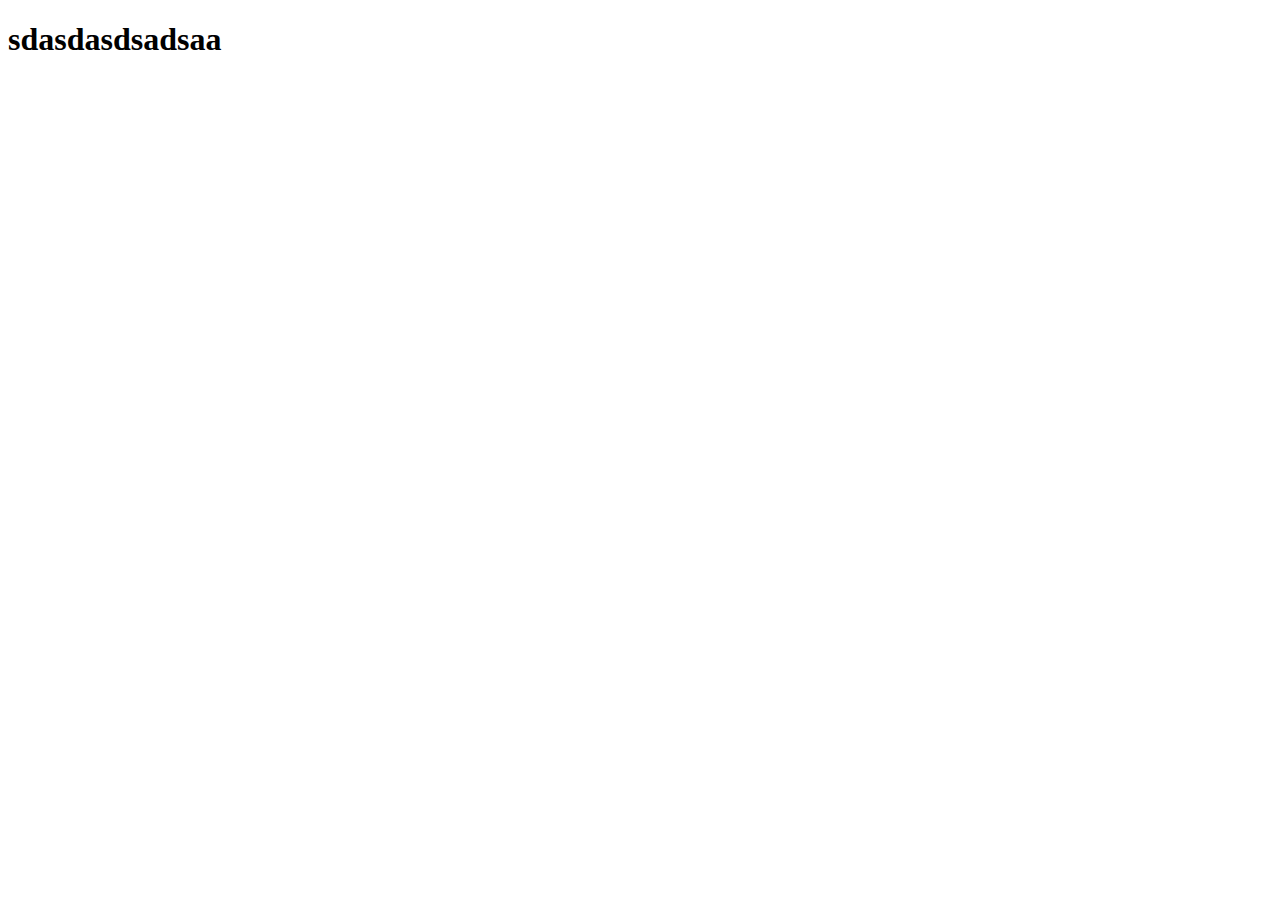
==== index.html @ b0358eb9 "Create index.html" ====
<!DOCTYPE html>
<html lang="en">
<head>
    <meta charset="UTF-8">
    <meta http-equiv="X-UA-Compatible" content="IE=edge">
    <meta name="viewport" content="width=device-width, initial-scale=1.0">
    <title>Document</title>
</head>
<body>
    <h1>sdasdasdsadsaa</h1>
</body>
</html>
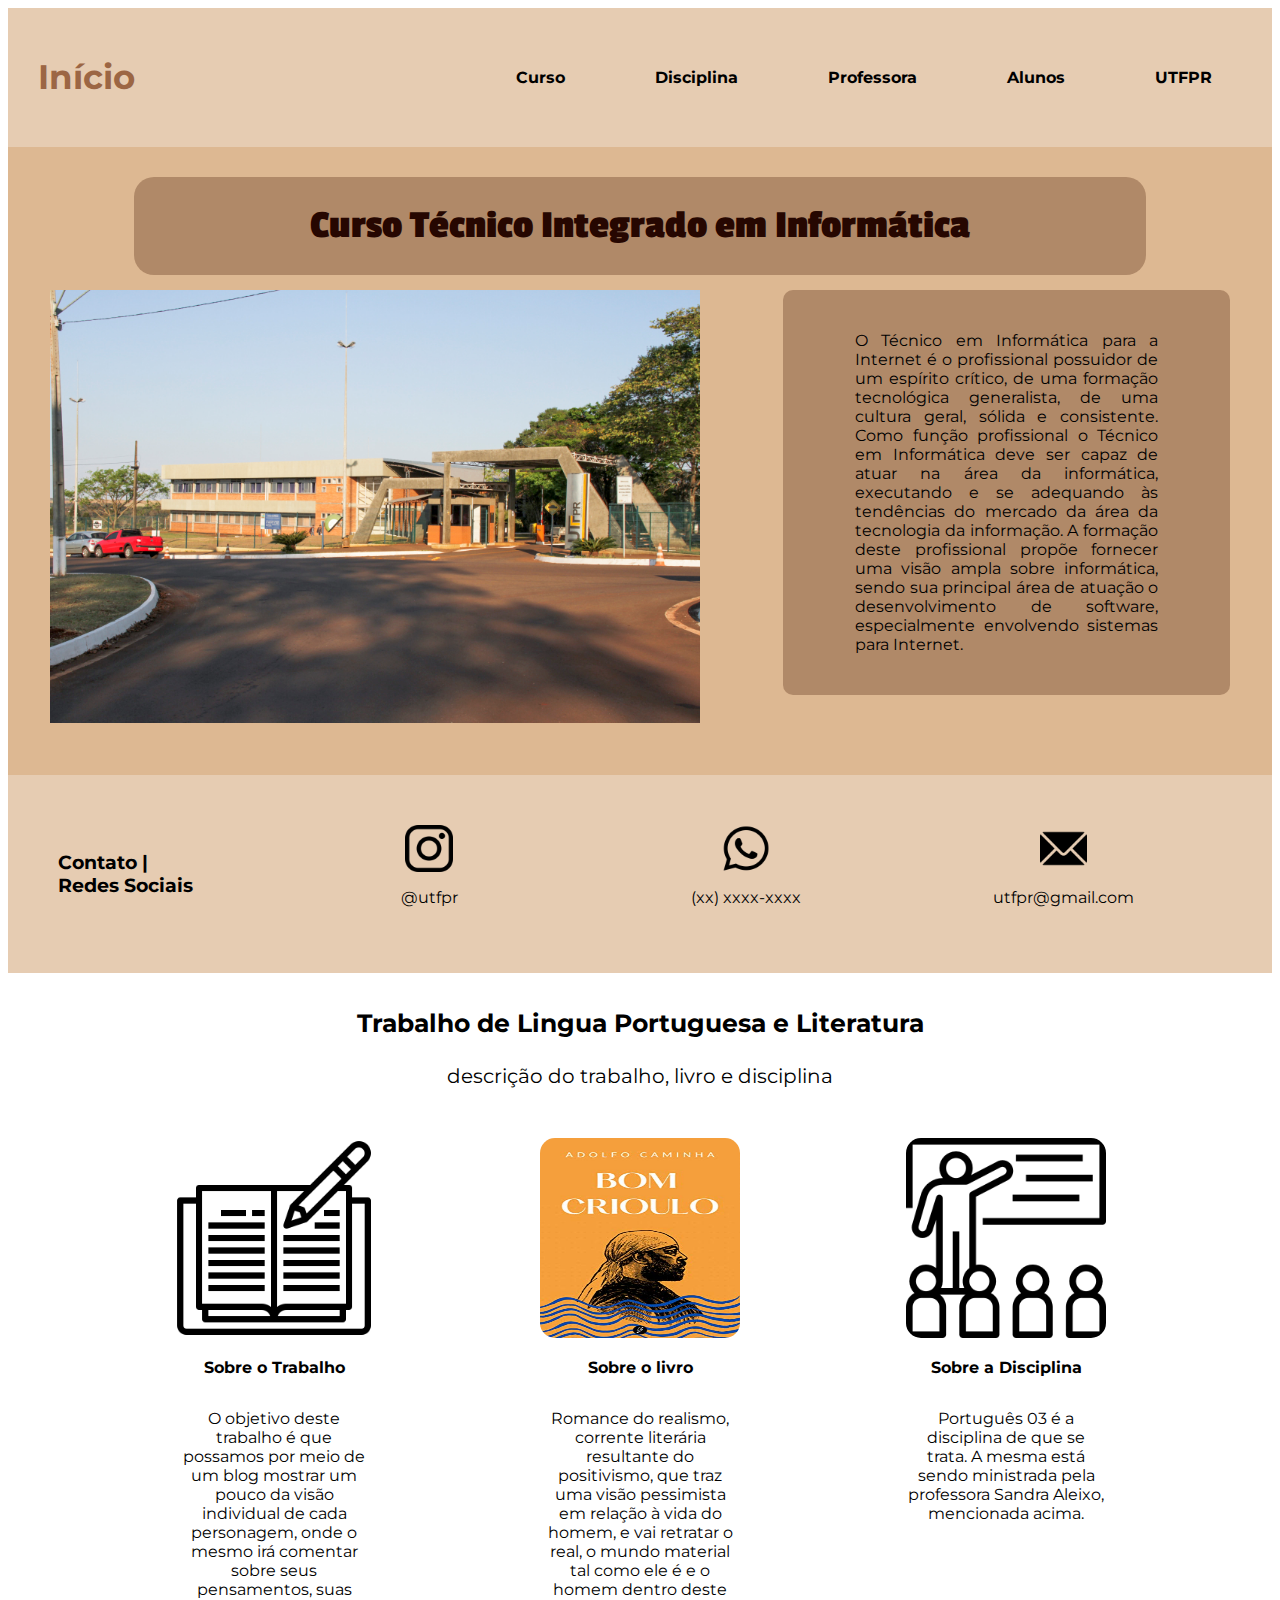
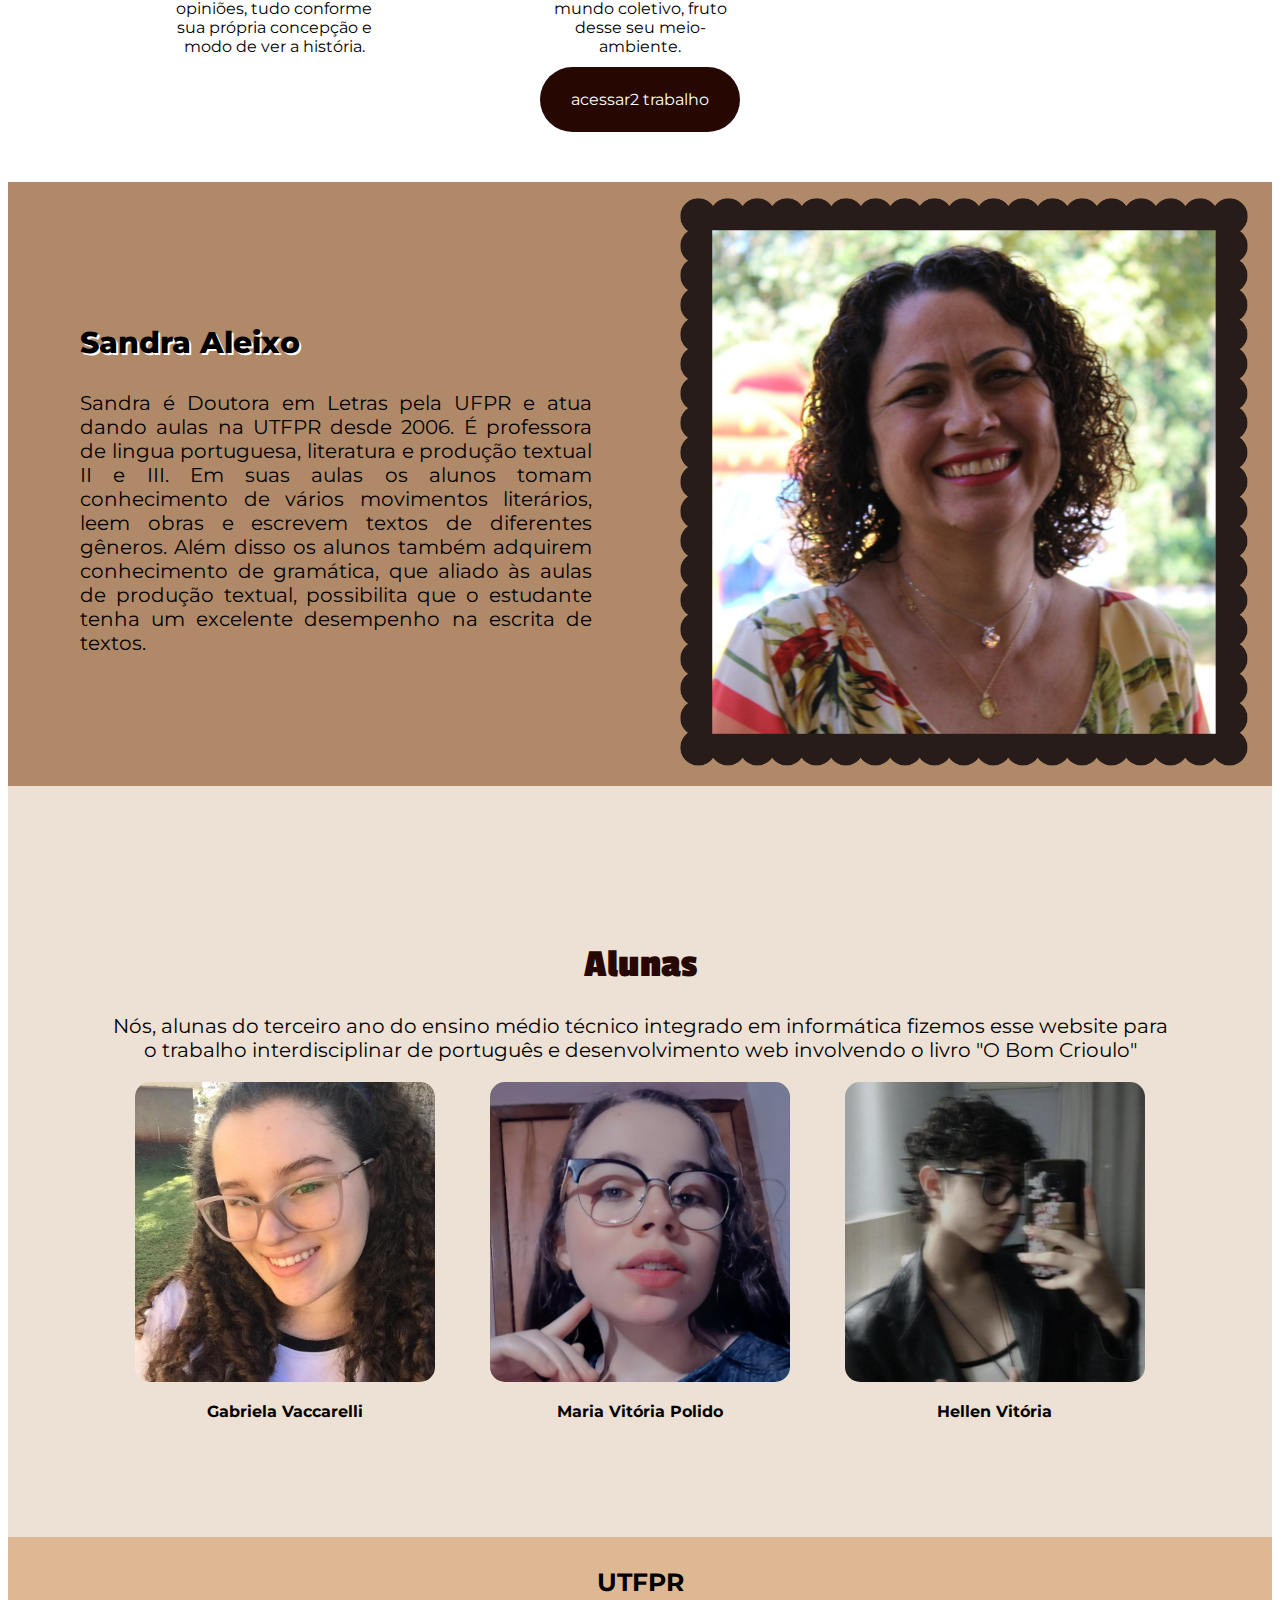
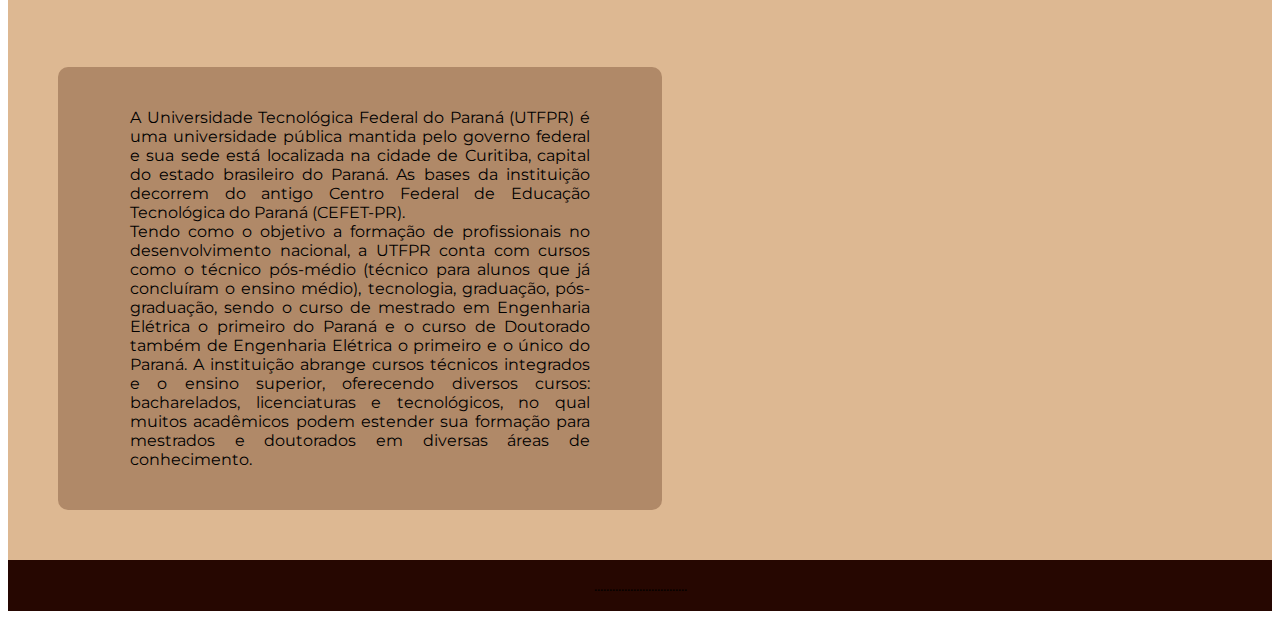
==== commit eb854789: "prova - DW" ====
--- a/index.html
+++ b/index.html
@@ -1,12 +1,189 @@
 <!DOCTYPE html>
-<html lang="en">
+<html lang="pt-br">
+
 <head>
     <meta charset="UTF-8">
     <meta http-equiv="X-UA-Compatible" content="IE=edge">
     <meta name="viewport" content="width=device-width, initial-scale=1.0">
-    <title>Document</title>
+    <title>O Bom Crioulo</title>
+    <link rel="shortcut icon" href="./recursos//imagens/livro.jpg" type="image/x-icon">
+    <link rel="stylesheet" href="./recursos/estilo.css">
 </head>
+
 <body>
-    <h1>sdasdasdsadsaa</h1>
+    <header class="cabecalho">
+        <div class="div_cabecalho">Início</div>
+        <nav>
+            <a href="index.html#curso">Curso</a>
+            <a href="index.html#disciplina">Disciplina</a>
+            <a href="index.html#professora">Professora</a>
+            <a href="index.html#alunos">Alunos</a>
+            <a href="index.html#UTFPR">UTFPR</a>
+        </nav>
+    </header>
+
+    <main>
+        <section class="section1"> <a name="curso"> </a>
+            <div class="box2">
+                <h1>Curso Técnico Integrado em Informática</h1>
+            </div>
+        </section>
+
+        <section class="section1_5">
+            <div class="box3">
+                <img src="./recursos/imagens/utf.jpg">
+            </div>
+            <div class="texto1">
+                <p>O Técnico em Informática para a Internet é o profissional possuidor de um espírito
+                    crítico,
+                    de uma formação tecnológica generalista, de uma cultura geral, sólida e consistente.
+                    Como função profissional o Técnico em Informática deve ser capaz de atuar na área da
+                    informática, executando e se adequando às tendências do mercado da área da tecnologia
+                    da informação.
+                    A formação deste profissional propõe fornecer uma visão ampla sobre
+                    informática, sendo sua principal área de atuação o desenvolvimento de software,
+                    especialmente envolvendo sistemas para Internet.</p>
+            </div>
+        </section>
+        <section>
+            <nav class="nav2">
+                <h3>Contato | Redes Sociais</h3>
+                <div class="contato">
+                    <div>
+                        <img src="./recursos/imagens//insta.png">
+                        <p>@utfpr</p>
+                    </div>
+                    <div>
+                        <img src="./recursos/imagens//whats.png">
+                        <p>(xx) xxxx-xxxx</p>
+                    </div>
+                    <div>
+                        <img src="./recursos/imagens//e-mail.png">
+                        <p>utfpr@gmail.com</p>
+                    </div>
+                </div>
+            </nav>
+        </section>
+
+        <section class="section2"> <a name="disciplina"> </a>
+            <div class="titulo_disciplina">Trabalho de Lingua Portuguesa e Literatura</div>
+            <p id="descrição">descrição do trabalho, livro e disciplina</p>
+            <section class="section2_2">
+                <div class="div_trabalho">
+                    <img src="./recursos/imagens//trabalho.png">
+                    <p><b>Sobre o Trabalho</b></p>
+                </div>
+                <div class="div_trabalho">
+                    <img src="./recursos/imagens//livro.jpg">
+                    <p><b>Sobre o livro</b></p>
+                </div>
+                <div class="div_trabalho">
+                    <img src="./recursos/imagens//disciplina.png">
+                    <p><b>Sobre a Disciplina</b></p>
+                </div>
+
+            </section>
+            <section class="section2_5">
+                <div class="box2_5">
+                    <p>O objetivo deste trabalho é que possamos por meio de um blog mostrar um pouco da visão individual
+                        de cada personagem, onde o mesmo irá comentar sobre seus pensamentos, suas opiniões, tudo
+                        conforme sua própria concepção e modo de ver a história.</p>
+                </div>
+                <div class="box2_5">
+                    <p>
+                        Romance do realismo, corrente literária resultante do positivismo, que traz uma visão pessimista
+                        em relação à vida do homem, e vai retratar o real, o mundo material tal como ele é e o homem
+                        dentro deste mundo coletivo, fruto desse seu meio-ambiente.
+                    </p>
+
+                </div>
+                <div class="box2_5">
+                    <p>Português 03 é a disciplina de que se trata. A mesma está sendo ministrada pela professora Sandra
+                        Aleixo, mencionada acima.</p>
+
+                </div>
+            </section>
+
+        </section>
+        <nav class="nav3">
+            <div class="botao">
+                <a href="dashboard.html"></a>
+                <a href="../personagens/sobre/index.html">acessar2 trabalho</a>
+            </div>
+        </nav>
+
+        <section class="section3">
+            <div class="professora"><a name="professora"> </a>
+                <p id="titulo_professora">Sandra Aleixo</p>
+                <p id="texto_professora">Sandra é Doutora em Letras pela UFPR e atua dando aulas na UTFPR desde 2006.
+                    É professora de lingua portuguesa, literatura e produção textual II e III.
+                    Em suas aulas os alunos tomam conhecimento de vários movimentos literários, leem obras
+                    e escrevem textos de diferentes gêneros. Além disso os alunos também adquirem conhecimento de
+                    gramática, que aliado às aulas de produção textual, possibilita que o estudante tenha
+                    um excelente desempenho na escrita de textos.</p>
+            </div>
+            <div class="foto_professora">
+                <img src="./recursos/imagens/professora.png">
+            </div>
+        </section>
+
+        <section class="section4-2">
+            <div class="alunas"> <a name="alunos"></a>
+                <h1>Alunas</h1>
+                <p>Nós, alunas do terceiro ano do ensino médio técnico integrado em informática
+                    fizemos esse website para o trabalho interdisciplinar de português e desenvolvimento web
+                    involvendo o livro "O Bom Crioulo"</p>
+            </div>
+            <div class="div_alunas">
+                <div>
+                    <img src="./recursos/imagens//gabriela.jpeg">
+                    <p><b>Gabriela Vaccarelli</b></p>
+                </div>
+                <div>
+                    <img src="./recursos/imagens//maria.jpg">
+                    <p><b>Maria Vitória Polido</b></p>
+                </div>
+                <div>
+                    <img src="./recursos/imagens//hellen.jpg">
+                    <p><b>Hellen Vitória</b></p>
+                </div>
+            </div>
+        </section>
+
+        <section class="section5"> <a name="UTFPR"> </a>
+            <div class="titulo_utfpr">UTFPR</div>
+        </section>
+        <section class="section5_2">
+            <div class="box_utf">
+                <p id="texto_utf">A Universidade Tecnológica Federal do Paraná (UTFPR) é uma universidade
+                    pública mantida pelo governo federal e sua sede está localizada na cidade de Curitiba,
+                    capital do estado brasileiro do Paraná.
+                    As bases da instituição decorrem do antigo Centro Federal de Educação Tecnológica do
+                    Paraná (CEFET-PR).<br>
+                    Tendo como o objetivo a formação de profissionais no desenvolvimento nacional, a UTFPR
+                    conta com cursos como o técnico pós-médio (técnico para alunos que já concluíram o ensino médio),
+                    tecnologia, graduação, pós-graduação, sendo o curso de mestrado em Engenharia Elétrica o primeiro
+                    do Paraná e o curso de Doutorado também de Engenharia Elétrica o primeiro e o único do Paraná.
+                    A instituição abrange cursos técnicos integrados e o ensino superior, oferecendo diversos cursos:
+                    bacharelados, licenciaturas e tecnológicos, no qual muitos acadêmicos podem estender sua formação
+                    para mestrados e doutorados em diversas áreas de conhecimento.</p>
+            </div>
+            <div class="video">
+                <iframe width="560" height="315" src="https://www.youtube.com/embed/9QVKVuefteU"
+                    title="YouTube video player" frameborder="0"
+                    allow="accelerometer; autoplay; clipboard-write; encrypted-media; gyroscope; picture-in-picture"
+                    allowfullscreen></iframe>
+            </div>
+            </div>
+        </section>
+        <section id="rodapeFinal">
+            <div>
+                <p>...............................</p>
+
+            </div>
+        </section>
+
+    </main>
 </body>
+
 </html>--- a/recursos/estilo.css
+++ b/recursos/estilo.css
@@ -0,0 +1,368 @@
+@import url('https://fonts.googleapis.com/css2?family=Montserrat:wght@300&display=swap');
+@import url('https://fonts.googleapis.com/css2?family=Montserrat:wght@600&display=swap');
+@import url('https://fonts.googleapis.com/css2?family=Passion+One&display=swap');
+
+:root {
+    --cor0: #EDE0D4;
+    --cor1: #E6CCB2;
+    --cor2: #DDB892;
+    --cor3: #B08968;
+    --cor4: #7F5539;
+    --cor4: #9C6644;
+    --cor5: #000000;
+    --cor6: #260701;
+    --cor7: #ffffff;
+    --fonte-padrao: 'Montserrat';
+    --fonte-destaque: 'Passion One', cursive;
+}
+
+body {
+    font-family: var(--fonte-padrao);
+    scroll-behavior: smooth;
+}
+
+h1 {
+    font-family: var(--fonte-destaque);
+    font-size: 40px;
+    color: var(--cor6);
+}
+
+a {
+    text-decoration: none;
+    color: var(--cor7);
+
+}
+
+.cabecalho {
+    display: flex;
+    flex-direction: row;
+    align-items: center;
+    background: var(--cor1);
+}
+
+.div_cabecalho {
+    background-color: var(--cor1);
+    flex-grow: 2;
+    padding: 30px;
+    color: var(--cor4);
+    font-size: 34px;
+    font-weight: 700;
+    line-height: 41px;
+    text-align: left;
+}
+
+nav {
+    background-color: var(--cor1);
+    padding: 50px;
+    display: flex;
+    column-gap: 70px;
+}
+
+nav>a {
+    color: var(--cor5);
+    padding: 10px;
+    text-decoration: none;
+    font-weight: bold;
+    border-radius: 5px;
+    transition-duration: 0.3s;
+}
+
+nav>a:hover {
+    background-color: var(--cor6);
+    color: var(--cor1);
+}
+
+
+/* ............................................................................................................... */
+.section1 {
+    background-color: var(--cor2);
+    width: 100%;
+    height: 100%;
+    display: flex;
+    align-items: flex-start;
+    justify-content: center;
+}
+
+.section1_5 {
+    background-color: var(--cor2);
+    width: 100%;
+    height: 100%;
+    display: flex;
+    justify-content: space-around;
+    padding-top: 15px;
+}
+
+.box2 {
+    background-color: var(--cor3);
+    border-radius: 20px;
+    width: 80%;
+    text-align: center;
+    margin-top: 30px;
+}
+
+.box2 p {
+    font-size: 30px;
+}
+
+.box3 img {
+    width: 650px;
+}
+
+#div_texto {
+    display: flex;
+    flex-direction: column;
+    align-items: center;
+    width: 100%;
+    height: 180px;
+}
+
+.texto1 {
+    background-color: var(--cor3);
+    width: 24%;
+    height: 100%;
+    text-align: justify;
+    border-radius: 10px;
+    margin-bottom: 80px;
+    padding: 25px 72px;
+}
+
+.titulo_curso {
+    color: var(--cor6);
+    font-size: 34px;
+    font-weight: 100;
+    margin-top: 30px;
+}
+
+#texto_curso {
+    text-align: center;
+    color: var(--cor5);
+    font-size: 20px;
+}
+
+#div_curso {
+    display: flex;
+    flex-direction: column;
+    width: 100%;
+    height: 900px;
+
+}
+
+.nav2 {
+    background-color: var(--cor1);
+    display: flex;
+    align-items: center;
+}
+
+.contato {
+    display: flex;
+}
+
+.contato>div {
+    display: flex;
+    flex-direction: column;
+    justify-content: center;
+    align-items: center;
+}
+
+.contato>div>img {
+    width: 15%;
+}
+
+/* ................................................................................................................ */
+.section2 {
+    background-color: var(--cor7);
+}
+
+.titulo_disciplina {
+    background-color: var(--cor7);
+    flex-grow: 2;
+    padding-top: 30px;
+    color: var(--cor5);
+    font-size: 25px;
+    font-weight: 700;
+    line-height: 41px;
+    text-align: center;
+    align-items: center;
+}
+
+.box4-section2 img {
+    align-items: center;
+}
+
+/* ................................................................................................................ */
+.section2_2 {
+    display: flex;
+    justify-content: space-evenly;
+    align-items: center;
+    text-align: center;
+    background-color: var(--cor7);
+}
+
+#descrição {
+    text-align: center;
+    color: var(--cor5);
+    font-size: 20px;
+}
+
+.botao {
+    background-color: var(--cor6);
+    border-radius: 40px;
+    width: 200px;
+    height: 65px;
+    color: var(--cor7);
+    display: flex;
+    justify-content: center;
+    align-items: center;
+}
+
+.nav3 {
+    background-color: var(--cor7);
+    display: flex;
+    align-items: center;
+    flex-direction: column;
+}
+
+.div_trabalho img {
+    height: 200px;
+    width: 200px;
+    border-radius: 15px;
+    margin-top: 30px;
+}
+
+/* ................................................................................................................ */
+.section2_5 {
+    display: flex;
+    justify-content: space-evenly;
+    align-items: center;
+    text-align: center;
+    background-color: var(--cor7);
+}
+
+.box2_5 {
+    height: 224px;
+    width: 200px;
+    border-radius: 15px;
+}
+
+/* ................................................................................................................ */
+.section3 {
+    width: 100%;
+    background-color: var(--cor3);
+    display: flex;
+    align-items: center;
+}
+
+.professora {
+    padding: 25px 72px;
+    width: 40vw;
+}
+
+#titulo_professora {
+    text-shadow: 2px 2px 0px var(--cor7);
+    color: var(--cor5);
+    font-size: 30px;
+    font-weight: 800;
+}
+
+#texto_professora {
+    color: var(--cor5);
+    font-size: 20px;
+    text-align: justify;
+}
+
+.foto_professora {
+    width: 40vw;
+}
+
+.foto_professora img {
+    max-height: 700px;
+    max-width: 600px;
+}
+
+/* ................................................................................................................ */
+.section4 {
+    background-color: var(--cor0);
+}
+
+.alunas>h1 {
+    background-color: var(--cor0);
+    padding-top: 30px;
+    font-size: 40px;
+    font-weight: 700;
+    text-align: center;
+}
+
+.alunas>p {
+    text-align: center;
+    color: var(--cor5);
+    font-size: 20px;
+}
+
+/* ................................................................................................................ */
+.section4-2 {
+    display: flex;
+    flex-direction: column;
+    text-align: center;
+    background-color: var(--cor0);
+    padding: 100px;
+}
+
+.section4-2>.div_alunas {
+    display: flex;
+    justify-content: space-around;
+    align-items: center;
+}
+
+.div_alunas img {
+    height: 300px;
+    width: 300px;
+    border-radius: 15px;
+}
+
+/* ................................................................................................................ */
+.section5 {
+    height: 80px;
+    background-color: var(--cor2);
+}
+
+.titulo_utfpr {
+    background-color: var(--cor2);
+    padding-top: 30px;
+    color: var(--cor5);
+    font-size: 25px;
+    font-weight: 700;
+    text-align: center;
+}
+
+.section5_2 {
+    background-color: var(--cor2);
+    display: flex;
+    justify-content: space-around;
+    align-items: center;
+    padding: 50px;
+}
+
+.box_utf {
+    background-color: var(--cor3);
+    border-radius: 10px;
+    padding: 25px 72px;
+    width: 500px;
+    text-align: justify;
+}
+
+.texto_utf {
+    color: var(--cor5);
+    font-size: 20px;
+}
+
+#rodapeFinal {
+    background: var(--cor1);
+}
+
+#rodapeFinal {
+    display: flex;
+    flex-direction: row;
+    justify-content: space-around;
+    background: var(--cor6);
+
+}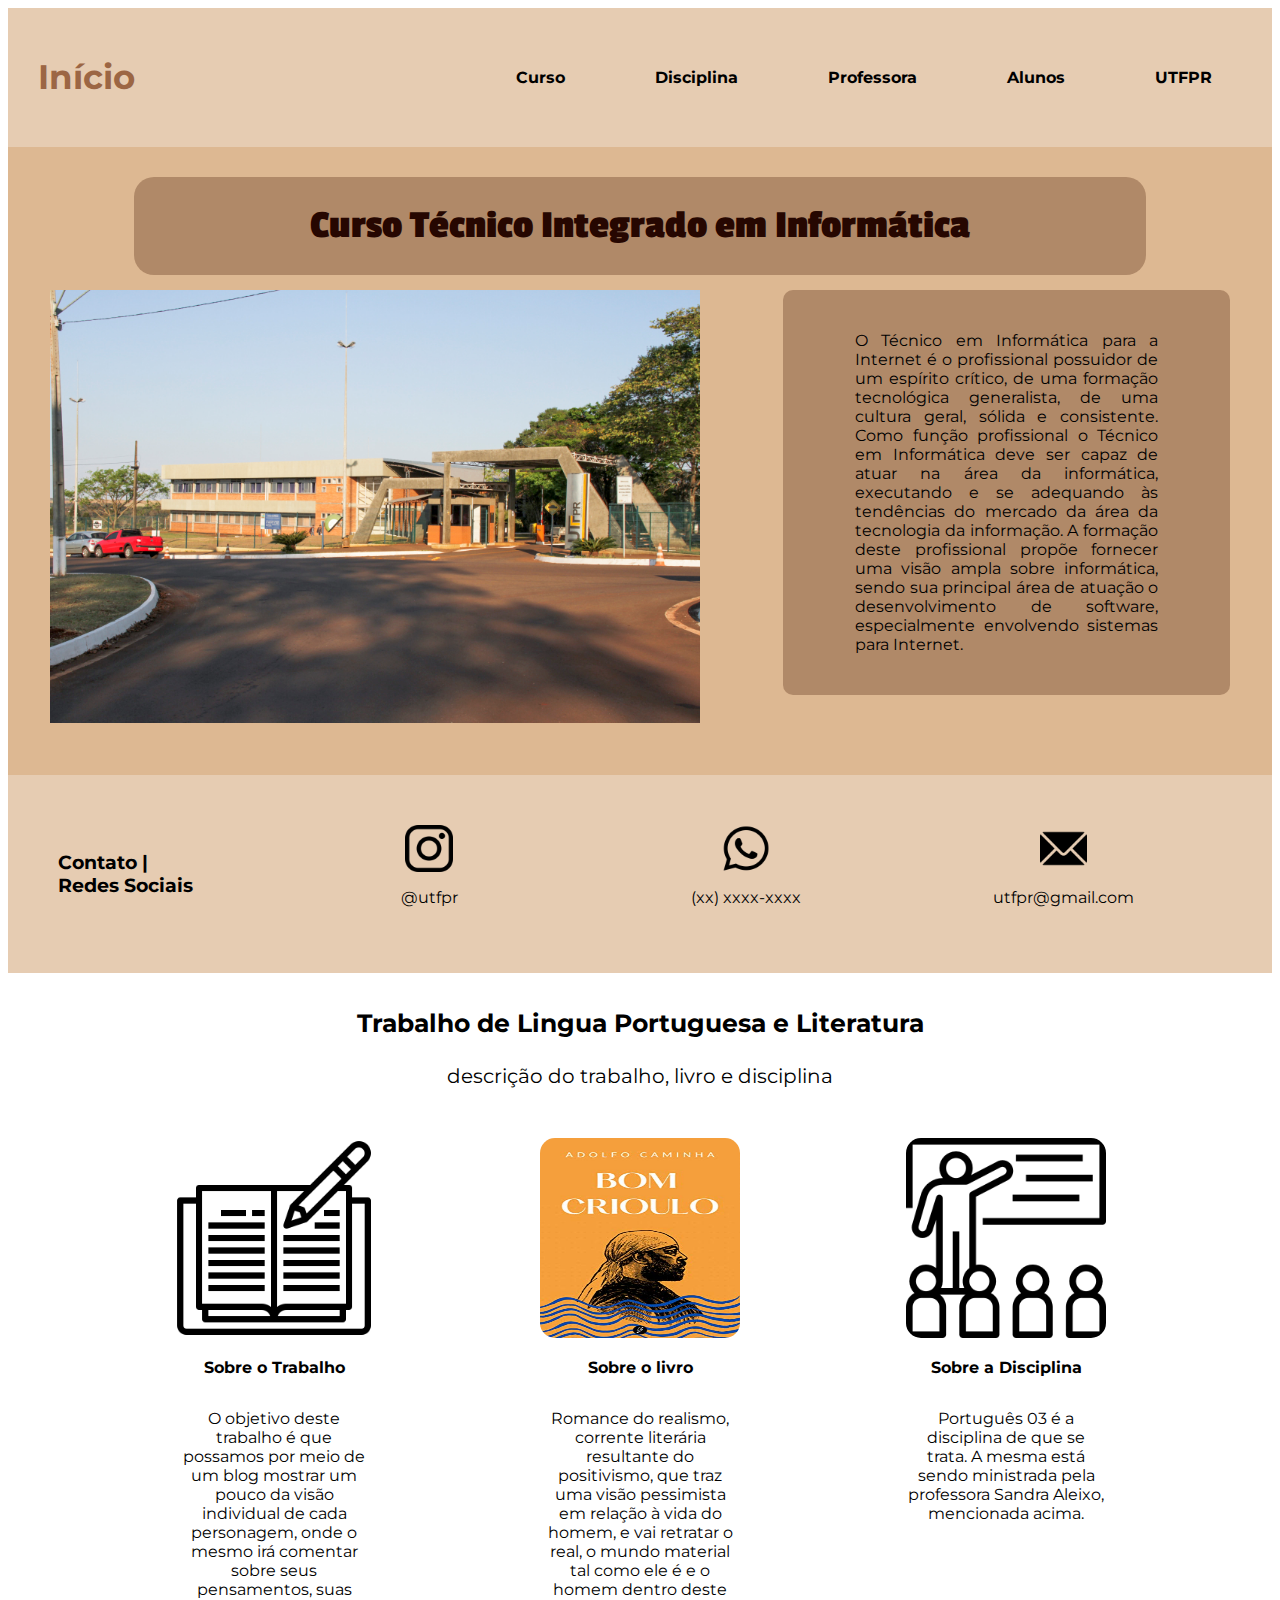
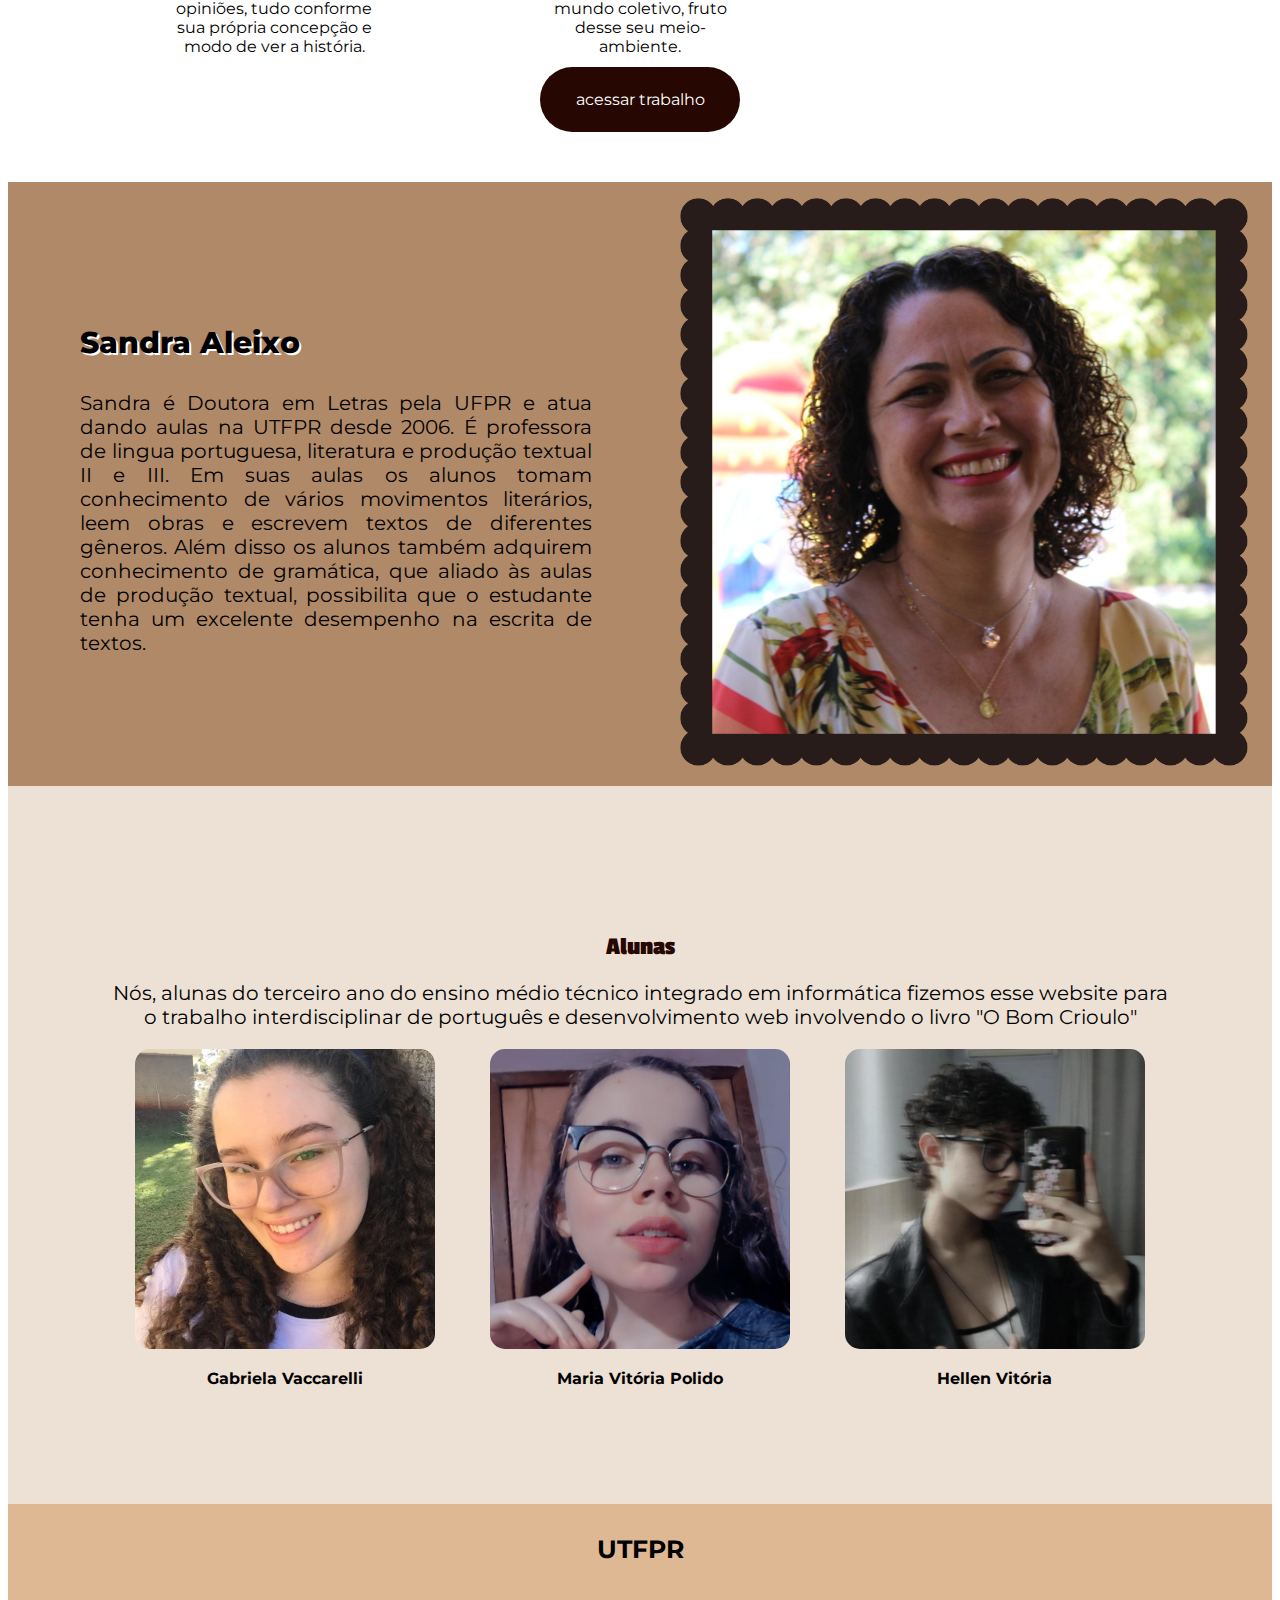
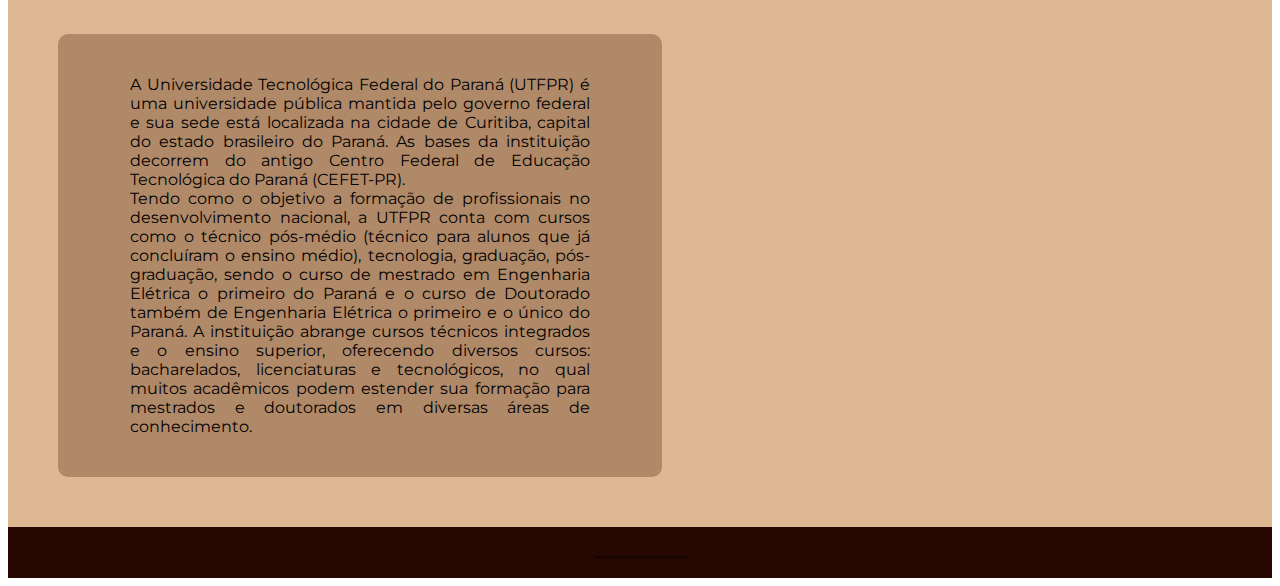
==== commit d606302e: "prova - DW" ====
--- a/index.html
+++ b/index.html
@@ -108,7 +108,7 @@
         <nav class="nav3">
             <div class="botao">
                 <a href="dashboard.html"></a>
-                <a href="../personagens/sobre/index.html">acessar2 trabalho</a>
+                <a href="./personagens/sobre/index.html">acessar trabalho</a>
             </div>
         </nav>
 
--- a/recursos/estilo.css
+++ b/recursos/estilo.css
@@ -287,7 +287,7 @@
 .alunas>h1 {
     background-color: var(--cor0);
     padding-top: 30px;
-    font-size: 40px;
+    font-size: 25px;
     font-weight: 700;
     text-align: center;
 }
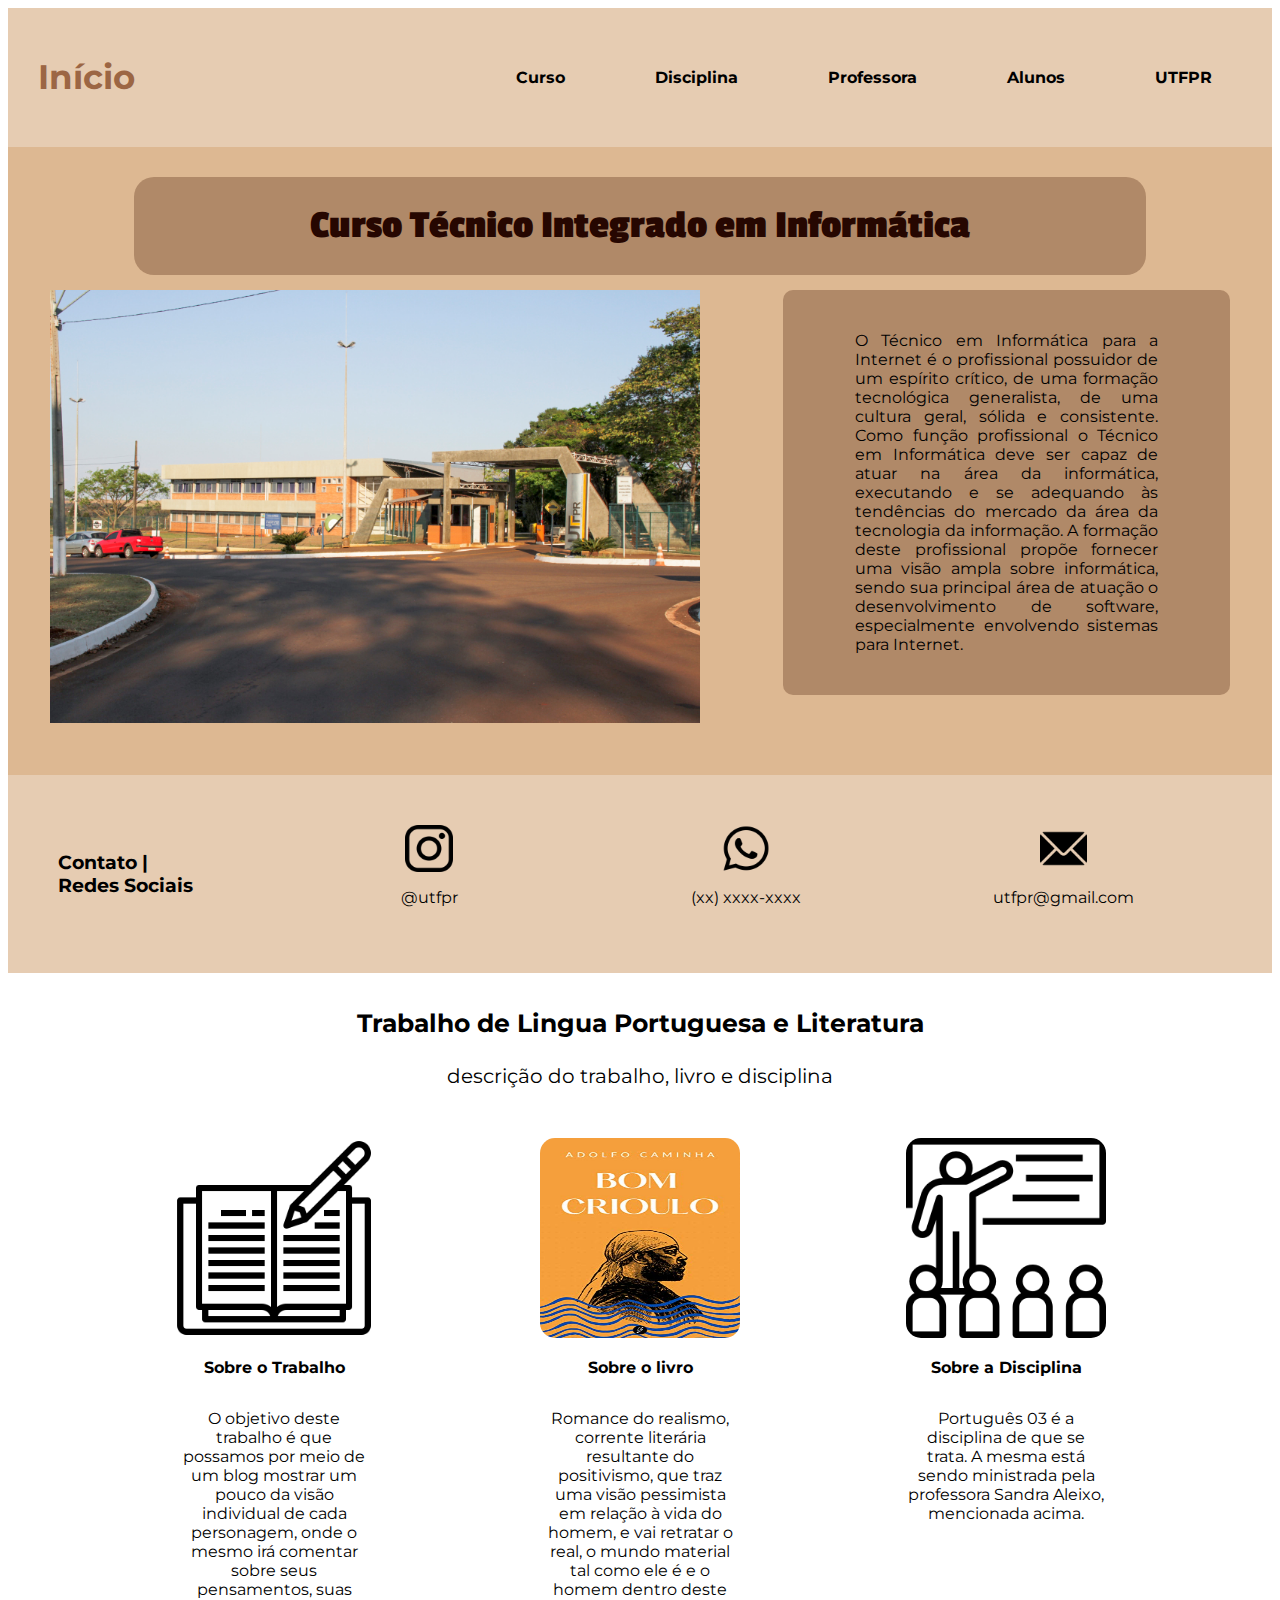
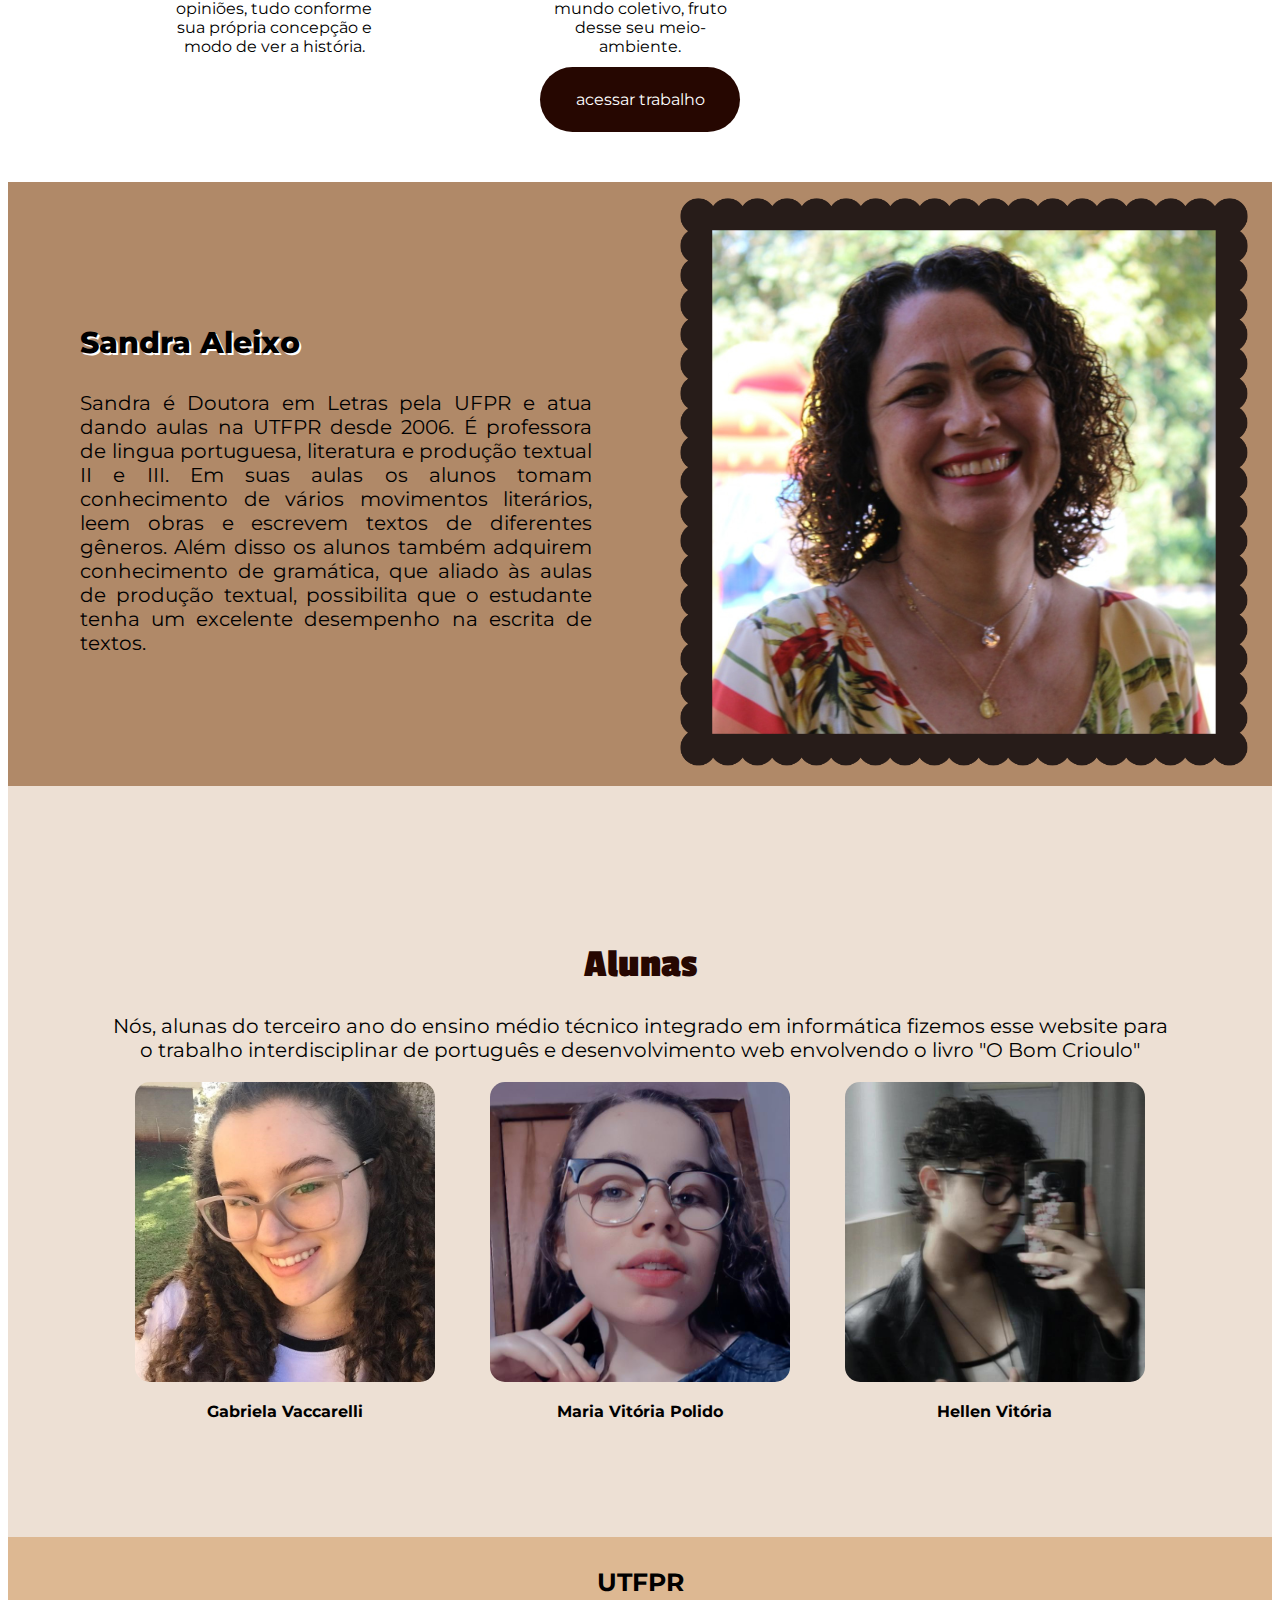
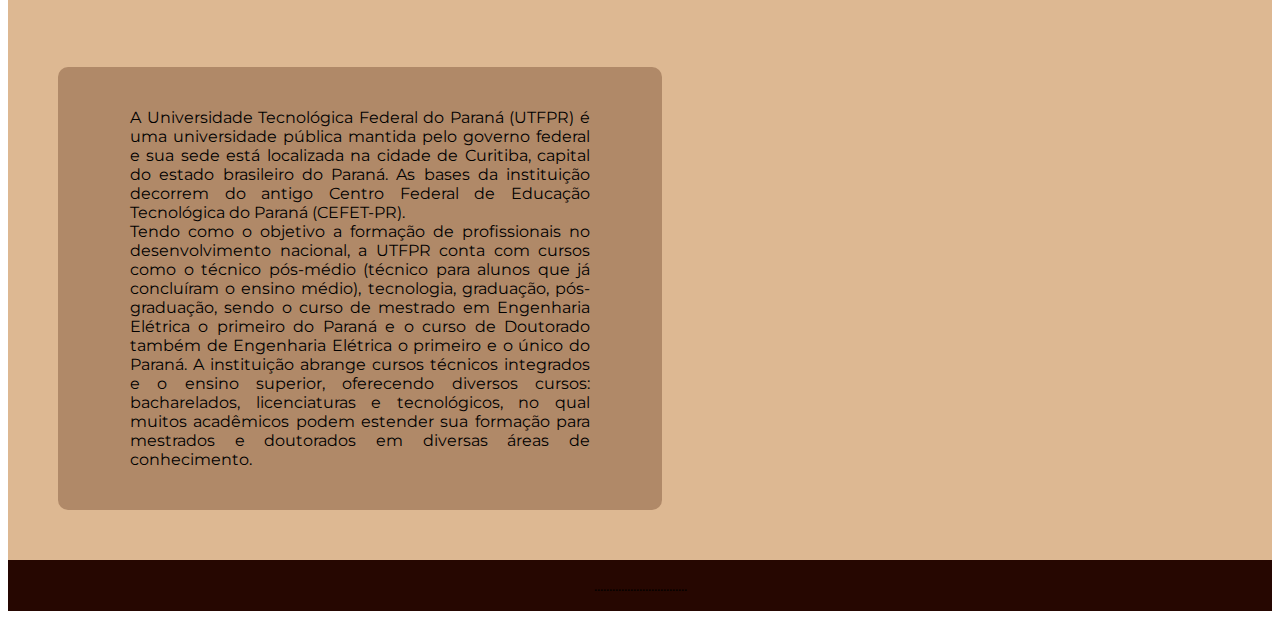
==== commit ceed4dd4: "prova - DW" ====
--- a/index.html
+++ b/index.html
@@ -132,7 +132,7 @@
                 <h1>Alunas</h1>
                 <p>Nós, alunas do terceiro ano do ensino médio técnico integrado em informática
                     fizemos esse website para o trabalho interdisciplinar de português e desenvolvimento web
-                    involvendo o livro "O Bom Crioulo"</p>
+                    envolvendo o livro "O Bom Crioulo"</p>
             </div>
             <div class="div_alunas">
                 <div>
--- a/recursos/estilo.css
+++ b/recursos/estilo.css
@@ -287,7 +287,7 @@
 .alunas>h1 {
     background-color: var(--cor0);
     padding-top: 30px;
-    font-size: 25px;
+    font-size: 40px;
     font-weight: 700;
     text-align: center;
 }
